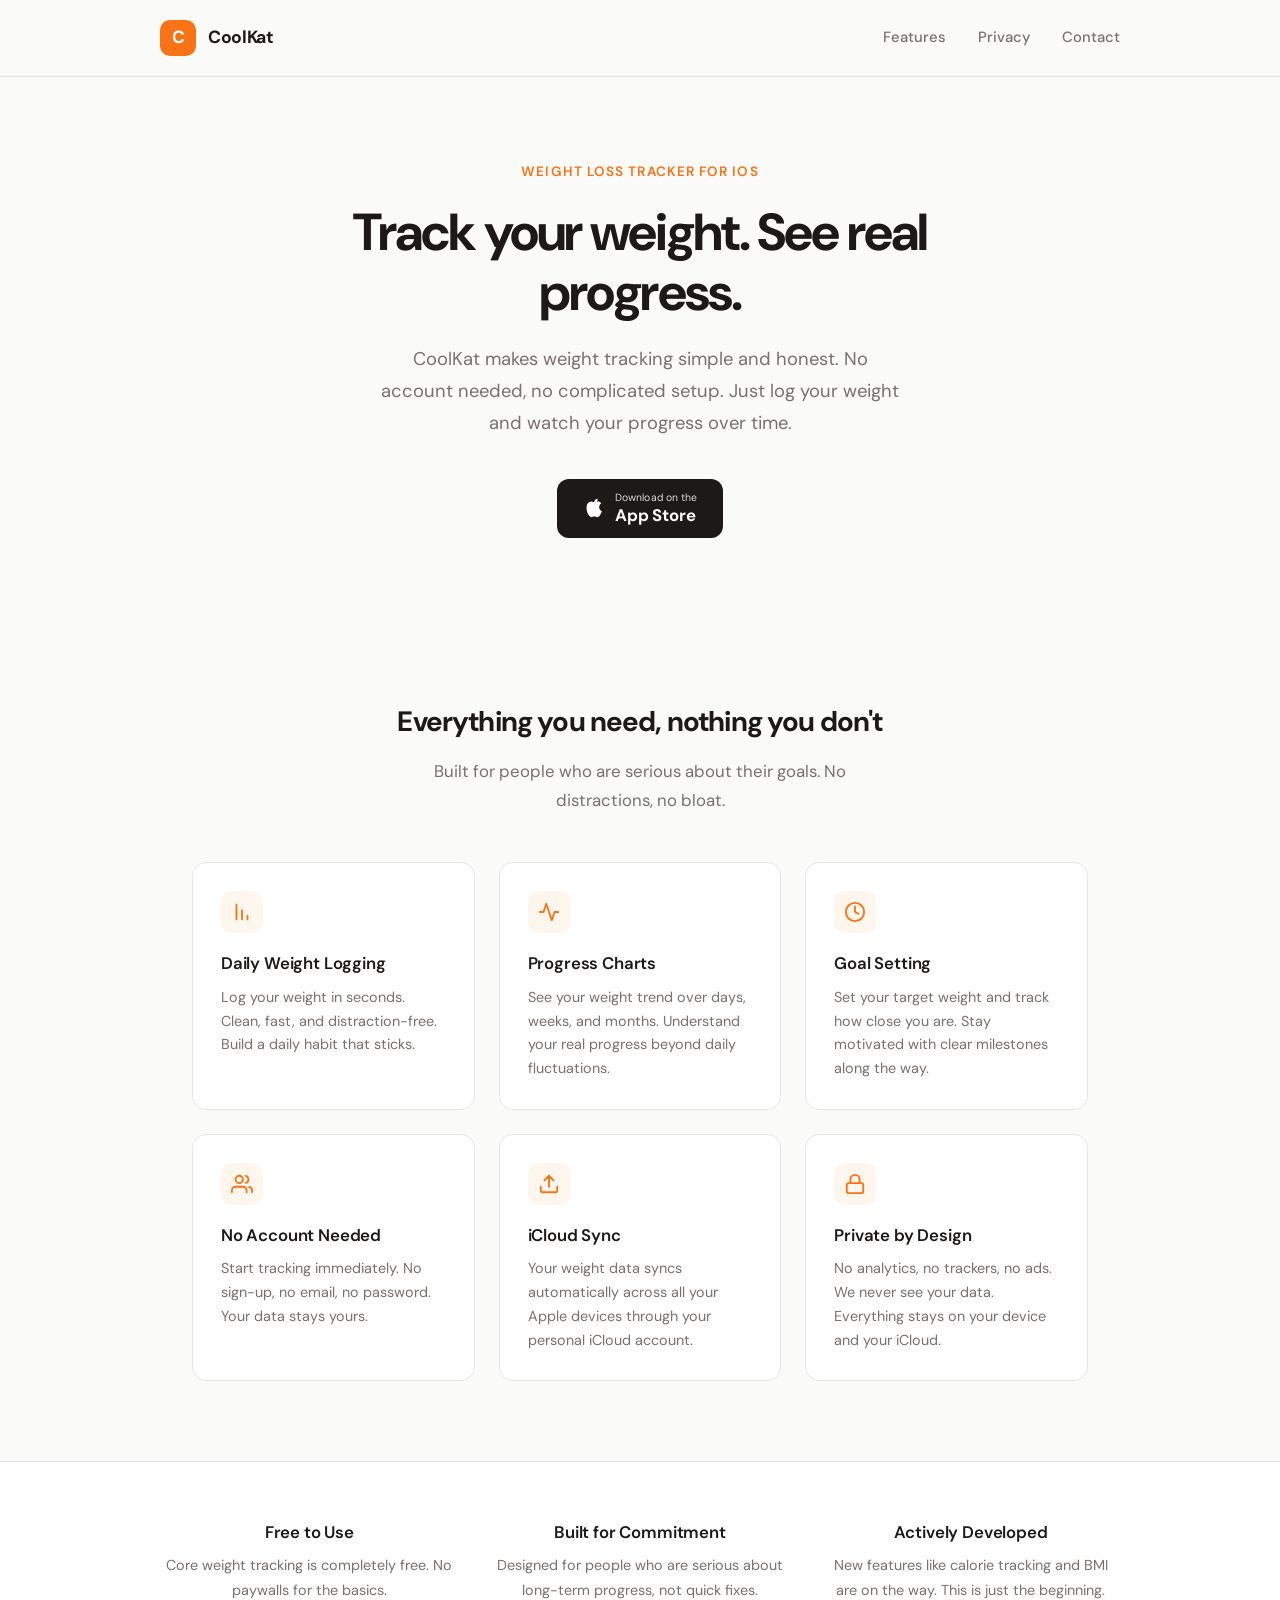
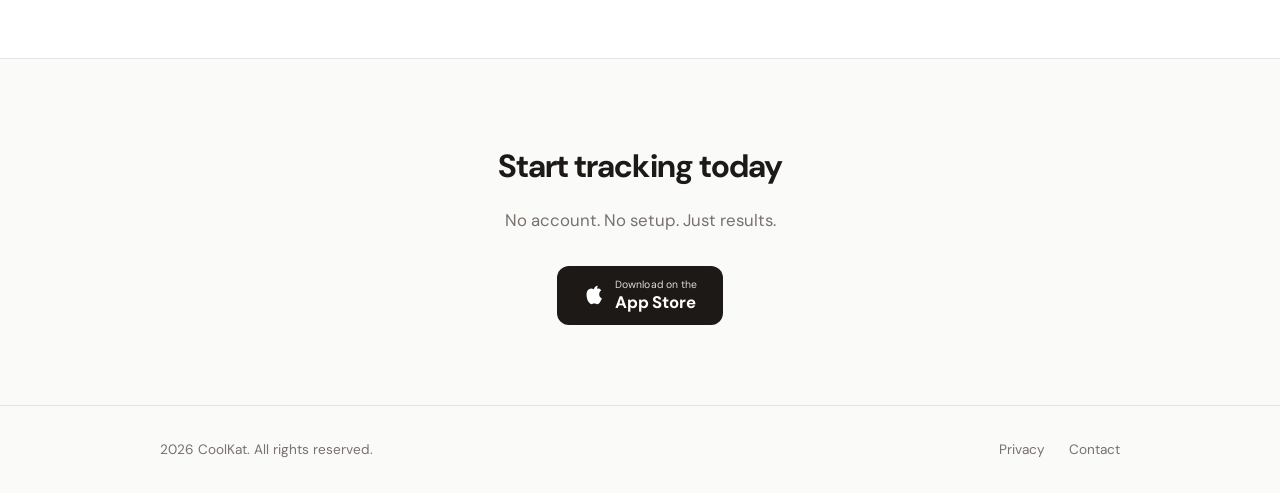
==== index.html @ ca25bec7 "Initial commit" ====
<!DOCTYPE html>
<html lang="en">
<head>
    <meta charset="UTF-8">
    <meta name="viewport" content="width=device-width, initial-scale=1.0">
    <title>CoolKat - Weight Loss Tracker</title>
    <meta name="description" content="CoolKat helps you slim down, stay fit and healthy. Track your weight daily, see your progress, and reach your goals. No login required.">
    <link href="https://fonts.googleapis.com/css2?family=DM+Sans:wght@400;500;600;700&display=swap" rel="stylesheet">
    <link rel="stylesheet" href="style.css">
    <style>
        /* ---- Hero ---- */
        .hero {
            max-width: 960px;
            margin: 0 auto;
            padding: 10rem 2rem 6rem;
            text-align: center;
        }

        .hero-tagline {
            font-size: 0.85rem;
            font-weight: 600;
            text-transform: uppercase;
            letter-spacing: 0.08em;
            color: var(--accent);
            margin-bottom: 1.25rem;
        }

        .hero h1 {
            font-size: 3.25rem;
            font-weight: 700;
            letter-spacing: -0.035em;
            line-height: 1.15;
            margin-bottom: 1.25rem;
            max-width: 640px;
            margin-left: auto;
            margin-right: auto;
        }

        .hero p {
            font-size: 1.15rem;
            color: var(--muted);
            max-width: 520px;
            margin: 0 auto 2.5rem;
            line-height: 1.75;
        }

        /* ---- Features ---- */
        .features {
            max-width: 960px;
            margin: 0 auto;
            padding: 4rem 2rem 5rem;
        }

        .features-header {
            text-align: center;
            margin-bottom: 3rem;
        }

        .features-header h2 {
            font-size: 1.75rem;
            font-weight: 700;
            letter-spacing: -0.03em;
            margin-bottom: 0.75rem;
        }

        .features-header p {
            color: var(--muted);
            font-size: 1.05rem;
            max-width: 480px;
            margin: 0 auto;
        }

        .features-grid {
            display: grid;
            grid-template-columns: repeat(3, 1fr);
            gap: 1.5rem;
        }

        .feature-card {
            background: var(--card-bg);
            border: 1px solid var(--border);
            border-radius: 14px;
            padding: 1.75rem;
            transition: border-color 0.2s;
        }

        .feature-card:hover {
            border-color: var(--accent);
        }

        .feature-icon {
            width: 42px;
            height: 42px;
            background: #FFF7ED;
            border-radius: 10px;
            display: flex;
            align-items: center;
            justify-content: center;
            margin-bottom: 1rem;
        }

        .feature-icon svg {
            width: 22px;
            height: 22px;
            stroke: var(--accent);
            fill: none;
            stroke-width: 2;
            stroke-linecap: round;
            stroke-linejoin: round;
        }

        .feature-card h3 {
            font-size: 1.05rem;
            font-weight: 600;
            letter-spacing: -0.01em;
            margin-bottom: 0.5rem;
        }

        .feature-card p {
            color: var(--muted);
            font-size: 0.9rem;
            line-height: 1.65;
        }

        /* ---- Values ---- */
        .values {
            background: var(--card-bg);
            border-top: 1px solid var(--border);
            border-bottom: 1px solid var(--border);
            padding: 3.5rem 2rem;
        }

        .values-inner {
            max-width: 960px;
            margin: 0 auto;
            display: grid;
            grid-template-columns: repeat(3, 1fr);
            gap: 2rem;
            text-align: center;
        }

        .value-item h3 {
            font-size: 1.05rem;
            font-weight: 600;
            margin-bottom: 0.4rem;
            letter-spacing: -0.01em;
        }

        .value-item p {
            color: var(--muted);
            font-size: 0.9rem;
        }

        /* ---- CTA ---- */
        .cta {
            max-width: 960px;
            margin: 0 auto;
            padding: 5rem 2rem;
            text-align: center;
        }

        .cta h2 {
            font-size: 2rem;
            font-weight: 700;
            letter-spacing: -0.03em;
            margin-bottom: 0.75rem;
        }

        .cta p {
            color: var(--muted);
            font-size: 1.05rem;
            margin-bottom: 2rem;
        }

        /* ---- Responsive ---- */
        @media (max-width: 768px) {
            .hero { padding: 8rem 1.25rem 4rem; }
            .hero h1 { font-size: 2.25rem; }
            .hero p { font-size: 1.05rem; }
            .features { padding: 3rem 1.25rem 4rem; }
            .features-grid { grid-template-columns: 1fr; gap: 1rem; }
            .values { padding: 2.5rem 1.25rem; }
            .values-inner { grid-template-columns: 1fr; gap: 1.5rem; }
            .cta { padding: 3.5rem 1.25rem; }
            .cta h2 { font-size: 1.5rem; }
        }
    </style>
</head>
<body>

    <div class="header">
        <div class="header-inner">
            <a href="index.html" class="logo">
                <div class="logo-icon">C</div>
                <div class="logo-text">CoolKat</div>
            </a>
            <div class="header-links">
                <a href="#features">Features</a>
                <a href="privacy.html">Privacy</a>
                <a href="contact.html">Contact</a>
            </div>
        </div>
    </div>

    <section class="hero">
        <div class="hero-tagline">Weight Loss Tracker for iOS</div>
        <h1>Track your weight. See real progress.</h1>
        <p>CoolKat makes weight tracking simple and honest. No account needed, no complicated setup. Just log your weight and watch your progress over time.</p>
        <a href="https://apps.apple.com/app/coolkat" class="app-store-btn" aria-label="Download on the App Store">
            <svg viewBox="0 0 24 24" xmlns="http://www.w3.org/2000/svg"><path d="M18.71 19.5C17.88 20.74 17 21.95 15.66 21.97C14.32 21.99 13.89 21.18 12.37 21.18C10.84 21.18 10.37 21.95 9.1 21.99C7.79 22.03 6.8 20.68 5.96 19.47C4.25 16.56 2.93 11.3 4.7 7.72C5.57 5.94 7.36 4.86 9.28 4.84C10.56 4.82 11.78 5.72 12.57 5.72C13.36 5.72 14.85 4.62 16.4 4.8C17.05 4.83 18.89 5.08 20.04 6.82C19.94 6.88 17.62 8.23 17.65 11.06C17.68 14.42 20.54 15.51 20.58 15.52C20.55 15.61 20.12 17.16 19.03 18.75L18.71 19.5ZM13 3.5C13.73 2.67 14.94 2.04 15.94 2C16.07 3.17 15.6 4.35 14.9 5.19C14.21 6.04 13.07 6.7 11.95 6.61C11.8 5.46 12.36 4.26 13 3.5Z"/></svg>
            <div class="btn-text-group">
                <span class="btn-label">Download on the</span>
                <span class="btn-store">App Store</span>
            </div>
        </a>
    </section>

    <section class="features" id="features">
        <div class="features-header">
            <h2>Everything you need, nothing you don't</h2>
            <p>Built for people who are serious about their goals. No distractions, no bloat.</p>
        </div>
        <div class="features-grid">
            <div class="feature-card">
                <div class="feature-icon">
                    <svg viewBox="0 0 24 24"><path d="M12 20V10M6 20V4M18 20V16"/></svg>
                </div>
                <h3>Daily Weight Logging</h3>
                <p>Log your weight in seconds. Clean, fast, and distraction-free. Build a daily habit that sticks.</p>
            </div>
            <div class="feature-card">
                <div class="feature-icon">
                    <svg viewBox="0 0 24 24"><polyline points="22 12 18 12 15 21 9 3 6 12 2 12"/></svg>
                </div>
                <h3>Progress Charts</h3>
                <p>See your weight trend over days, weeks, and months. Understand your real progress beyond daily fluctuations.</p>
            </div>
            <div class="feature-card">
                <div class="feature-icon">
                    <svg viewBox="0 0 24 24"><circle cx="12" cy="12" r="10"/><polyline points="12 6 12 12 16 14"/></svg>
                </div>
                <h3>Goal Setting</h3>
                <p>Set your target weight and track how close you are. Stay motivated with clear milestones along the way.</p>
            </div>
            <div class="feature-card">
                <div class="feature-icon">
                    <svg viewBox="0 0 24 24"><path d="M17 21v-2a4 4 0 00-4-4H5a4 4 0 00-4 4v2"/><circle cx="9" cy="7" r="4"/><path d="M23 21v-2a4 4 0 00-3-3.87M16 3.13a4 4 0 010 7.75"/></svg>
                </div>
                <h3>No Account Needed</h3>
                <p>Start tracking immediately. No sign-up, no email, no password. Your data stays yours.</p>
            </div>
            <div class="feature-card">
                <div class="feature-icon">
                    <svg viewBox="0 0 24 24"><path d="M21 15v4a2 2 0 01-2 2H5a2 2 0 01-2-2v-4M17 8l-5-5-5 5M12 3v12"/></svg>
                </div>
                <h3>iCloud Sync</h3>
                <p>Your weight data syncs automatically across all your Apple devices through your personal iCloud account.</p>
            </div>
            <div class="feature-card">
                <div class="feature-icon">
                    <svg viewBox="0 0 24 24"><rect x="3" y="11" width="18" height="11" rx="2" ry="2"/><path d="M7 11V7a5 5 0 0110 0v4"/></svg>
                </div>
                <h3>Private by Design</h3>
                <p>No analytics, no trackers, no ads. We never see your data. Everything stays on your device and your iCloud.</p>
            </div>
        </div>
    </section>

    <section class="values">
        <div class="values-inner">
            <div class="value-item">
                <h3>Free to Use</h3>
                <p>Core weight tracking is completely free. No paywalls for the basics.</p>
            </div>
            <div class="value-item">
                <h3>Built for Commitment</h3>
                <p>Designed for people who are serious about long-term progress, not quick fixes.</p>
            </div>
            <div class="value-item">
                <h3>Actively Developed</h3>
                <p>New features like calorie tracking and BMI are on the way. This is just the beginning.</p>
            </div>
        </div>
    </section>

    <section class="cta">
        <h2>Start tracking today</h2>
        <p>No account. No setup. Just results.</p>
        <a href="https://apps.apple.com/app/coolkat" class="app-store-btn" aria-label="Download on the App Store">
            <svg viewBox="0 0 24 24" xmlns="http://www.w3.org/2000/svg"><path d="M18.71 19.5C17.88 20.74 17 21.95 15.66 21.97C14.32 21.99 13.89 21.18 12.37 21.18C10.84 21.18 10.37 21.95 9.1 21.99C7.79 22.03 6.8 20.68 5.96 19.47C4.25 16.56 2.93 11.3 4.7 7.72C5.57 5.94 7.36 4.86 9.28 4.84C10.56 4.82 11.78 5.72 12.57 5.72C13.36 5.72 14.85 4.62 16.4 4.8C17.05 4.83 18.89 5.08 20.04 6.82C19.94 6.88 17.62 8.23 17.65 11.06C17.68 14.42 20.54 15.51 20.58 15.52C20.55 15.61 20.12 17.16 19.03 18.75L18.71 19.5ZM13 3.5C13.73 2.67 14.94 2.04 15.94 2C16.07 3.17 15.6 4.35 14.9 5.19C14.21 6.04 13.07 6.7 11.95 6.61C11.8 5.46 12.36 4.26 13 3.5Z"/></svg>
            <div class="btn-text-group">
                <span class="btn-label">Download on the</span>
                <span class="btn-store">App Store</span>
            </div>
        </a>
    </section>

    <footer class="footer">
        <div class="footer-inner">
            <div class="footer-left">2026 CoolKat. All rights reserved.</div>
            <div class="footer-links">
                <a href="privacy.html">Privacy</a>
                <a href="contact.html">Contact</a>
            </div>
        </div>
    </footer>

</body>
</html>
---- style.css ----
:root {
    --bg: #FAFAF9;
    --text: #1C1917;
    --muted: #78716C;
    --accent: #F97316;
    --accent-hover: #EA580C;
    --card-bg: #FFFFFF;
    --border: #E7E5E4;
    --section-bg: #F5F5F4;
}

* {
    margin: 0;
    padding: 0;
    box-sizing: border-box;
}

body {
    font-family: 'DM Sans', -apple-system, BlinkMacSystemFont, sans-serif;
    background: var(--bg);
    color: var(--text);
    line-height: 1.7;
    -webkit-font-smoothing: antialiased;
}

/* ---- Header ---- */
.header {
    padding: 1.25rem 2rem;
    position: fixed;
    top: 0;
    left: 0;
    right: 0;
    z-index: 10;
    backdrop-filter: blur(12px);
    background: rgba(250,250,249,0.92);
    border-bottom: 1px solid var(--border);
}

.header-inner {
    max-width: 960px;
    margin: 0 auto;
    display: flex;
    align-items: center;
    justify-content: space-between;
}

.logo {
    display: flex;
    align-items: center;
    gap: 0.75rem;
    text-decoration: none;
    color: var(--text);
}

.logo-icon {
    width: 36px;
    height: 36px;
    background: var(--accent);
    border-radius: 10px;
    display: flex;
    align-items: center;
    justify-content: center;
    font-size: 1.1rem;
    color: white;
    font-weight: 700;
}

.logo-text {
    font-weight: 700;
    font-size: 1.1rem;
    letter-spacing: -0.02em;
}

.header-links {
    display: flex;
    gap: 2rem;
    align-items: center;
}

.header-links a {
    color: var(--muted);
    text-decoration: none;
    font-size: 0.925rem;
    font-weight: 500;
    transition: color 0.2s;
}

.header-links a:hover {
    color: var(--text);
}

.header-links a.active {
    color: var(--text);
}

/* ---- App Store Button ---- */
.app-store-btn {
    display: inline-flex;
    align-items: center;
    gap: 0.65rem;
    background: var(--text);
    color: #fff;
    text-decoration: none;
    padding: 0.8rem 1.6rem;
    border-radius: 12px;
    font-size: 0.95rem;
    font-weight: 600;
    letter-spacing: -0.01em;
    transition: transform 0.2s, background 0.2s;
}

.app-store-btn:hover {
    transform: scale(1.03);
    background: #292524;
}

.app-store-btn svg {
    width: 22px;
    height: 22px;
    fill: #fff;
}

.app-store-btn .btn-text-group {
    display: flex;
    flex-direction: column;
    align-items: flex-start;
    line-height: 1.2;
}

.app-store-btn .btn-label {
    font-size: 0.65rem;
    font-weight: 400;
    letter-spacing: 0.01em;
    opacity: 0.85;
}

.app-store-btn .btn-store {
    font-size: 1.05rem;
    font-weight: 700;
    letter-spacing: -0.01em;
}

/* ---- Page Container (for inner pages) ---- */
.page-container {
    max-width: 720px;
    margin: 0 auto;
    padding: 8rem 2rem 5rem;
}

.page-container h1 {
    font-size: 2.25rem;
    font-weight: 700;
    letter-spacing: -0.03em;
    margin-bottom: 0.5rem;
    line-height: 1.2;
}

.page-date {
    color: var(--muted);
    font-size: 0.95rem;
    margin-bottom: 2.5rem;
    padding-bottom: 2rem;
    border-top: none;
    border-bottom: 1px solid var(--border);
}

.page-intro {
    font-size: 1.1rem;
    color: var(--muted);
    margin-bottom: 2.5rem;
    line-height: 1.8;
}

.section {
    margin-bottom: 2.25rem;
}

.section h2 {
    font-size: 1.25rem;
    font-weight: 600;
    letter-spacing: -0.02em;
    margin-bottom: 0.75rem;
    color: var(--text);
}

.section p {
    color: #44403C;
    margin-bottom: 1rem;
    font-size: 0.975rem;
}

.section ul {
    padding-left: 1.25rem;
    margin: 0.75rem 0 1rem;
}

.section li {
    color: #44403C;
    font-size: 0.975rem;
    margin-bottom: 0.4rem;
}

.highlight-box {
    background: var(--section-bg);
    border-radius: 12px;
    padding: 1.25rem 1.5rem;
    margin: 1rem 0 1.5rem;
    border-left: 3px solid var(--accent);
}

.highlight-box p {
    margin-bottom: 0.5rem;
    font-size: 0.95rem;
}

.highlight-box p:last-child {
    margin-bottom: 0;
}

.data-grid {
    display: grid;
    grid-template-columns: 1fr 1fr;
    gap: 1rem;
    margin: 1rem 0 1.5rem;
}

.data-card {
    background: var(--card-bg);
    border: 1px solid var(--border);
    border-radius: 12px;
    padding: 1.25rem;
}

.data-card .label {
    font-size: 0.8rem;
    text-transform: uppercase;
    letter-spacing: 0.06em;
    color: var(--muted);
    margin-bottom: 0.35rem;
    font-weight: 600;
}

.data-card .value {
    font-size: 0.95rem;
    font-weight: 500;
    color: var(--text);
}

.badge {
    display: inline-block;
    background: #FFF7ED;
    color: #EA580C;
    font-size: 0.8rem;
    font-weight: 600;
    padding: 0.2rem 0.6rem;
    border-radius: 6px;
    margin-top: 0.35rem;
}

/* ---- Contact Card ---- */
.contact-card {
    background: var(--card-bg);
    border: 1px solid var(--border);
    border-radius: 14px;
    padding: 2rem;
    margin-top: 1.5rem;
}

.contact-card a {
    color: var(--accent);
    text-decoration: none;
    font-weight: 600;
}

.contact-card a:hover {
    text-decoration: underline;
}

/* ---- Footer ---- */
.footer {
    border-top: 1px solid var(--border);
    padding: 2rem;
}

.footer-inner {
    max-width: 960px;
    margin: 0 auto;
    display: flex;
    justify-content: space-between;
    align-items: center;
}

.footer-left {
    color: var(--muted);
    font-size: 0.85rem;
}

.footer-links {
    display: flex;
    gap: 1.5rem;
}

.footer-links a {
    color: var(--muted);
    text-decoration: none;
    font-size: 0.85rem;
    transition: color 0.2s;
}

.footer-links a:hover {
    color: var(--text);
}

/* ---- Responsive ---- */
@media (max-width: 768px) {
    .page-container { padding: 7rem 1.25rem 3rem; }
    .page-container h1 { font-size: 1.75rem; }
    .data-grid { grid-template-columns: 1fr; }
    .footer-inner { flex-direction: column; gap: 1rem; text-align: center; }
    .header-links { gap: 1.25rem; }
}
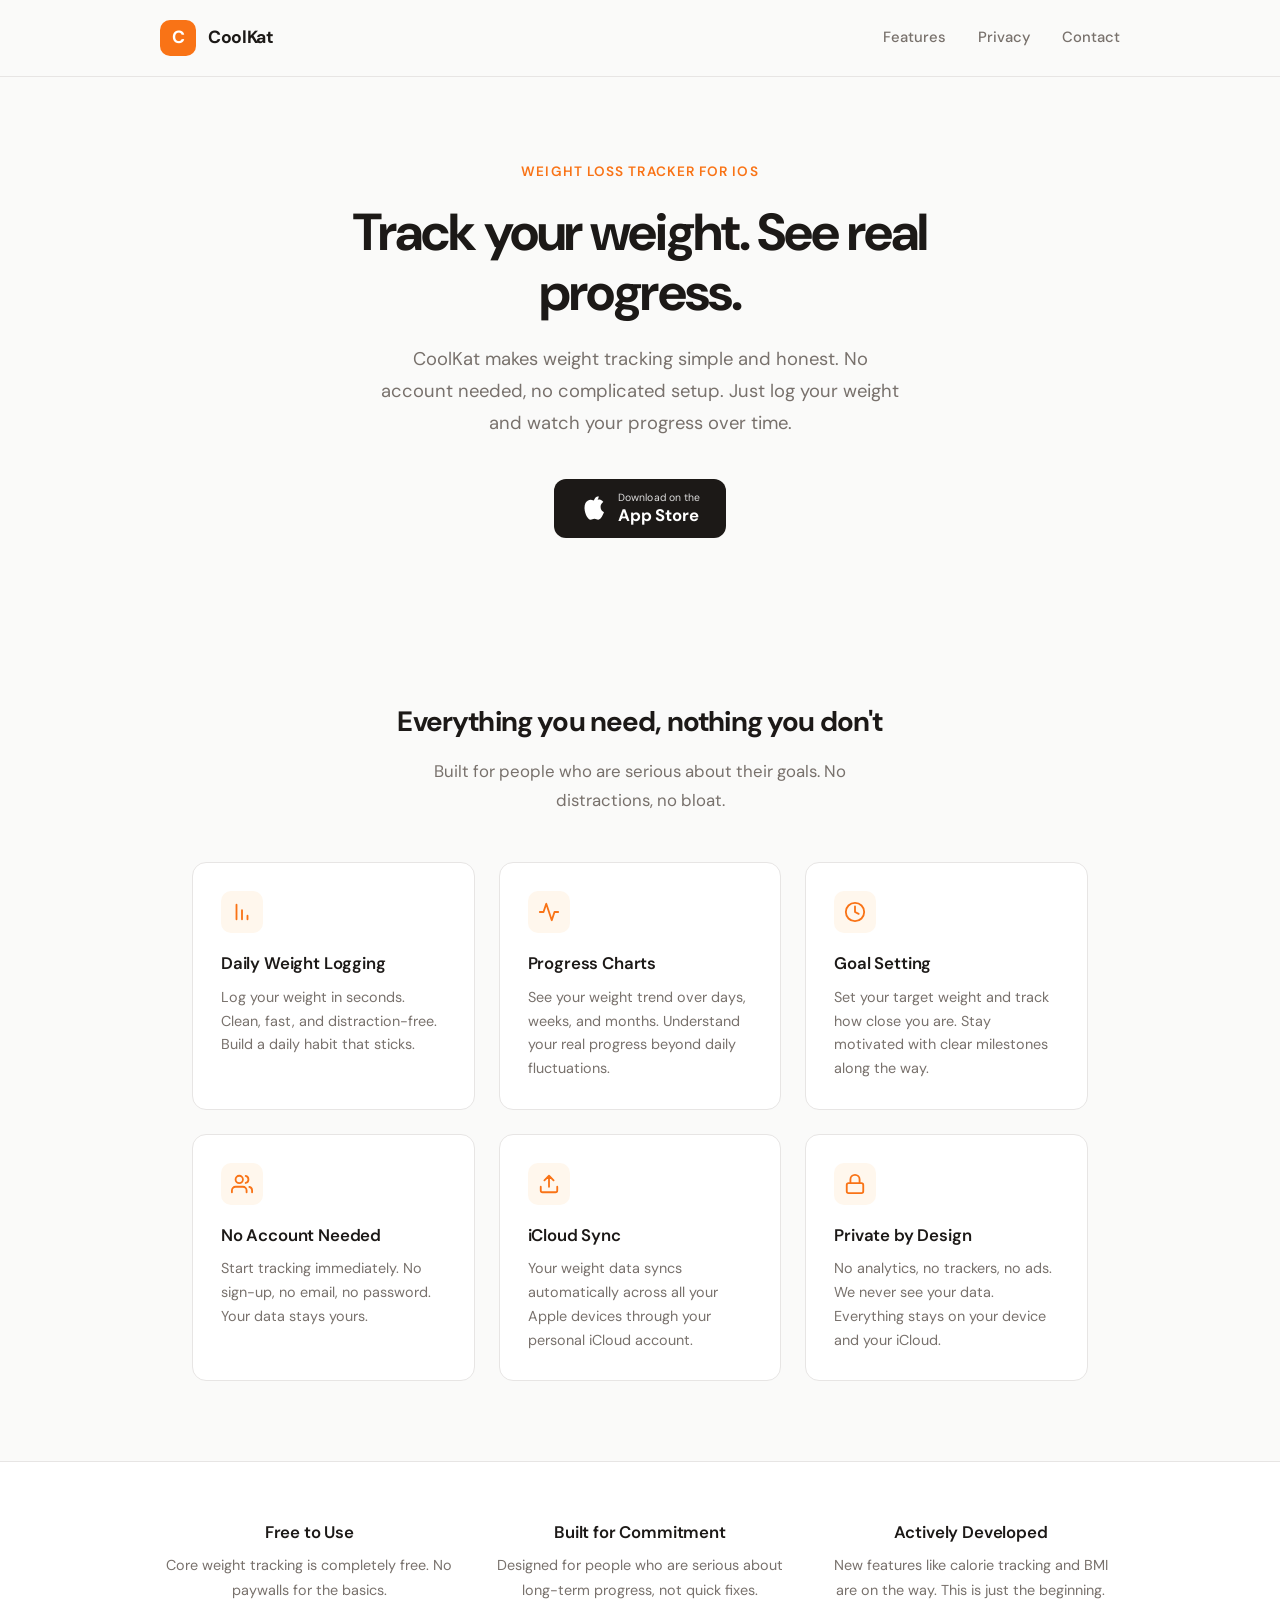
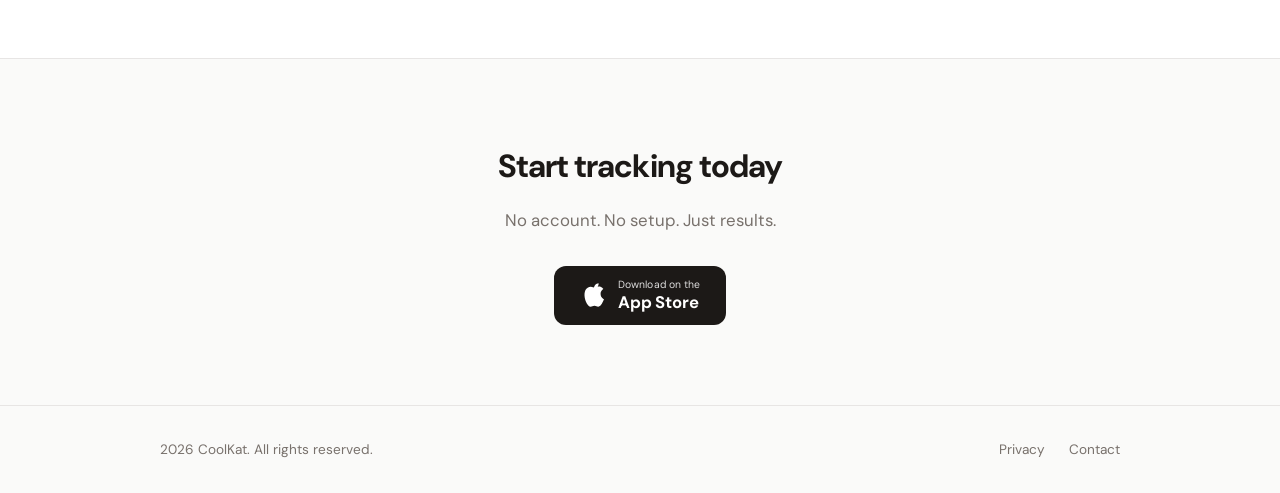
==== commit 38978199: "fix home urls" ====
--- a/index.html
+++ b/index.html
@@ -190,7 +190,7 @@
 
     <div class="header">
         <div class="header-inner">
-            <a href="index.html" class="logo">
+            <a href="/" class="logo">
                 <div class="logo-icon">C</div>
                 <div class="logo-text">CoolKat</div>
             </a>
@@ -206,7 +206,7 @@
         <div class="hero-tagline">Weight Loss Tracker for iOS</div>
         <h1>Track your weight. See real progress.</h1>
         <p>CoolKat makes weight tracking simple and honest. No account needed, no complicated setup. Just log your weight and watch your progress over time.</p>
-        <a href="https://apps.apple.com/app/coolkat" class="app-store-btn" aria-label="Download on the App Store">
+        <a href="https://apps.apple.com/app/6756367775" class="app-store-btn" aria-label="Download on the App Store">
             <svg viewBox="0 0 24 24" xmlns="http://www.w3.org/2000/svg"><path d="M18.71 19.5C17.88 20.74 17 21.95 15.66 21.97C14.32 21.99 13.89 21.18 12.37 21.18C10.84 21.18 10.37 21.95 9.1 21.99C7.79 22.03 6.8 20.68 5.96 19.47C4.25 16.56 2.93 11.3 4.7 7.72C5.57 5.94 7.36 4.86 9.28 4.84C10.56 4.82 11.78 5.72 12.57 5.72C13.36 5.72 14.85 4.62 16.4 4.8C17.05 4.83 18.89 5.08 20.04 6.82C19.94 6.88 17.62 8.23 17.65 11.06C17.68 14.42 20.54 15.51 20.58 15.52C20.55 15.61 20.12 17.16 19.03 18.75L18.71 19.5ZM13 3.5C13.73 2.67 14.94 2.04 15.94 2C16.07 3.17 15.6 4.35 14.9 5.19C14.21 6.04 13.07 6.7 11.95 6.61C11.8 5.46 12.36 4.26 13 3.5Z"/></svg>
             <div class="btn-text-group">
                 <span class="btn-label">Download on the</span>
@@ -286,7 +286,7 @@
     <section class="cta">
         <h2>Start tracking today</h2>
         <p>No account. No setup. Just results.</p>
-        <a href="https://apps.apple.com/app/coolkat" class="app-store-btn" aria-label="Download on the App Store">
+        <a href="https://apps.apple.com/app/6756367775" class="app-store-btn" aria-label="Download on the App Store">
             <svg viewBox="0 0 24 24" xmlns="http://www.w3.org/2000/svg"><path d="M18.71 19.5C17.88 20.74 17 21.95 15.66 21.97C14.32 21.99 13.89 21.18 12.37 21.18C10.84 21.18 10.37 21.95 9.1 21.99C7.79 22.03 6.8 20.68 5.96 19.47C4.25 16.56 2.93 11.3 4.7 7.72C5.57 5.94 7.36 4.86 9.28 4.84C10.56 4.82 11.78 5.72 12.57 5.72C13.36 5.72 14.85 4.62 16.4 4.8C17.05 4.83 18.89 5.08 20.04 6.82C19.94 6.88 17.62 8.23 17.65 11.06C17.68 14.42 20.54 15.51 20.58 15.52C20.55 15.61 20.12 17.16 19.03 18.75L18.71 19.5ZM13 3.5C13.73 2.67 14.94 2.04 15.94 2C16.07 3.17 15.6 4.35 14.9 5.19C14.21 6.04 13.07 6.7 11.95 6.61C11.8 5.46 12.36 4.26 13 3.5Z"/></svg>
             <div class="btn-text-group">
                 <span class="btn-label">Download on the</span>
--- a/style.css
+++ b/style.css
@@ -115,8 +115,8 @@
 }
 
 .app-store-btn svg {
-    width: 22px;
-    height: 22px;
+    width: 28px;
+    height: 28px;
     fill: #fff;
 }
 
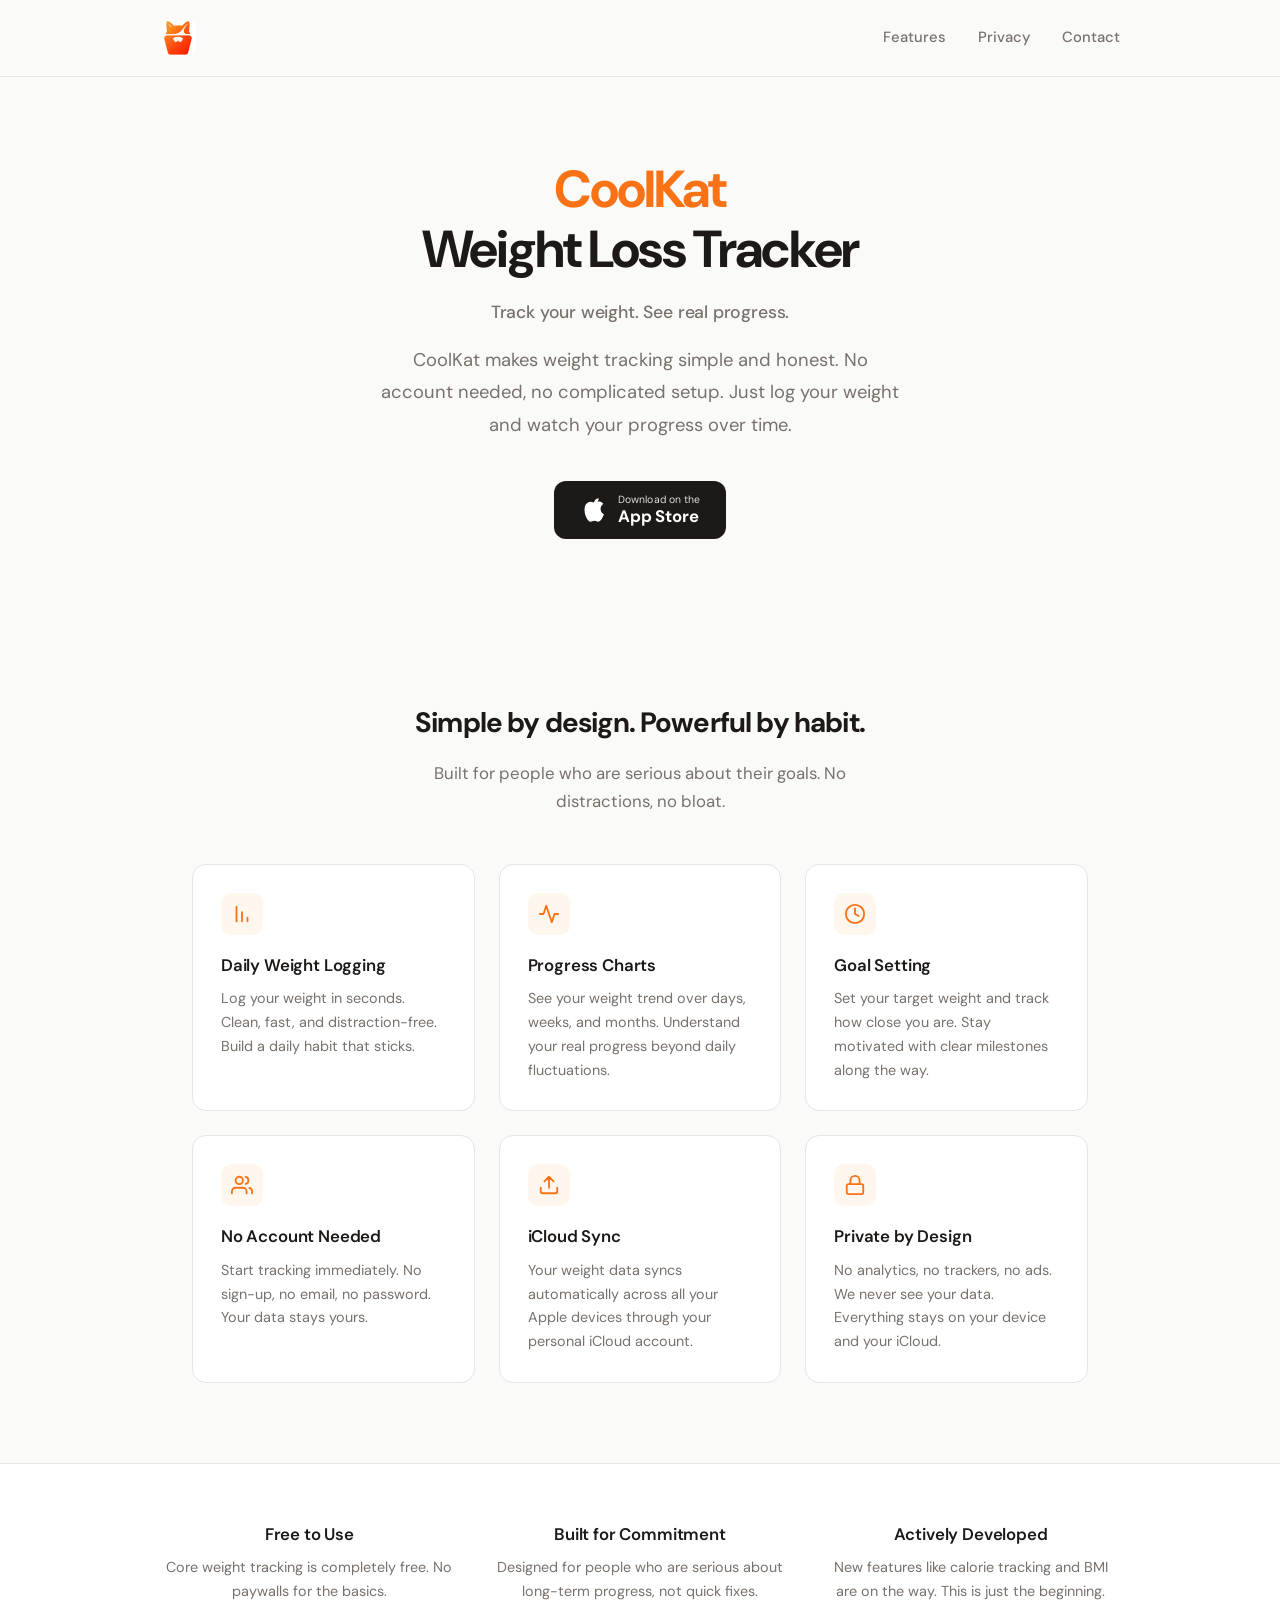
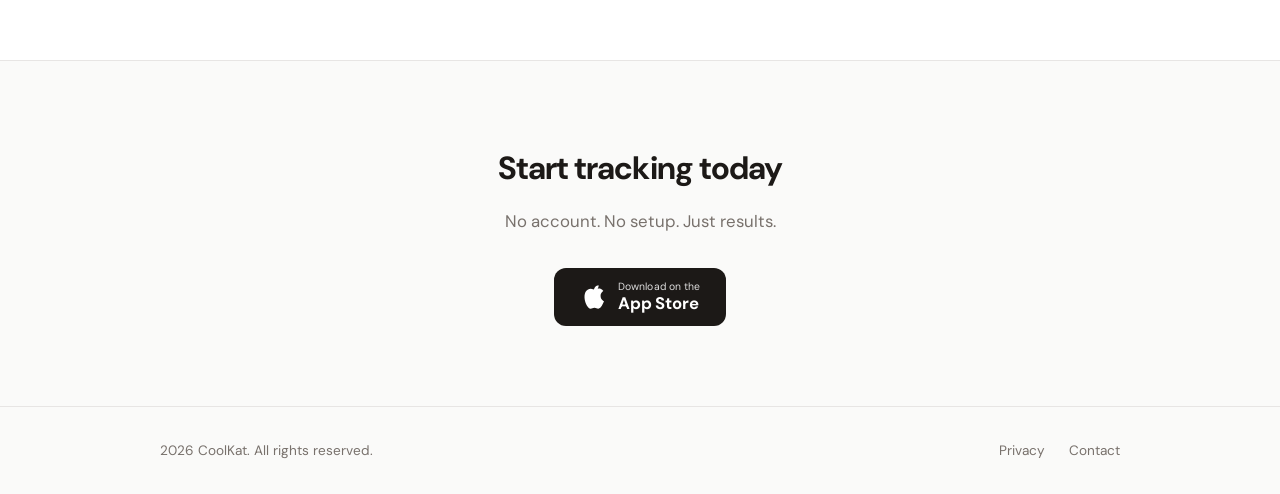
==== commit 61eda5dc: "minor changes" ====
--- a/index.html
+++ b/index.html
@@ -6,6 +6,7 @@
     <title>CoolKat - Weight Loss Tracker</title>
     <meta name="description" content="CoolKat helps you slim down, stay fit and healthy. Track your weight daily, see your progress, and reach your goals. No login required.">
     <link href="https://fonts.googleapis.com/css2?family=DM+Sans:wght@400;500;600;700&display=swap" rel="stylesheet">
+    <link rel="icon" type="image/png" href="images/coolkat_logo.png">
     <link rel="stylesheet" href="style.css">
     <style>
         /* ---- Hero ---- */
@@ -17,20 +18,27 @@
         }
 
         .hero-tagline {
-            font-size: 0.85rem;
-            font-weight: 600;
-            text-transform: uppercase;
-            letter-spacing: 0.08em;
-            color: var(--accent);
-            margin-bottom: 1.25rem;
-        }
-
-        .hero h1 {
             font-size: 3.25rem;
             font-weight: 700;
             letter-spacing: -0.035em;
             line-height: 1.15;
             margin-bottom: 1.25rem;
+            max-width: 640px;
+            margin-left: auto;
+            margin-right: auto;
+        }
+
+        .hero-tagline .brand-name {
+            color: var(--accent);
+        }
+
+        .hero h1 {
+            font-size: 1.1rem;
+            font-weight: 500;
+            letter-spacing: -0.01em;
+            line-height: 1.4;
+            margin-bottom: 1.25rem;
+            color: var(--muted);
             max-width: 640px;
             margin-left: auto;
             margin-right: auto;
@@ -175,7 +183,8 @@
         /* ---- Responsive ---- */
         @media (max-width: 768px) {
             .hero { padding: 8rem 1.25rem 4rem; }
-            .hero h1 { font-size: 2.25rem; }
+            .hero-tagline { font-size: 2.5rem; }
+            .hero h1 { font-size: 1rem; }
             .hero p { font-size: 1.05rem; }
             .features { padding: 3rem 1.25rem 4rem; }
             .features-grid { grid-template-columns: 1fr; gap: 1rem; }
@@ -191,19 +200,18 @@
     <div class="header">
         <div class="header-inner">
             <a href="/" class="logo">
-                <div class="logo-icon">C</div>
-                <div class="logo-text">CoolKat</div>
+                <img src="images/coolkat_logo.png" alt="CoolKat" class="logo-icon">
             </a>
             <div class="header-links">
                 <a href="#features">Features</a>
-                <a href="privacy.html">Privacy</a>
-                <a href="contact.html">Contact</a>
+                <a href="/privacy/">Privacy</a>
+                <a href="/contact/">Contact</a>
             </div>
         </div>
     </div>
 
     <section class="hero">
-        <div class="hero-tagline">Weight Loss Tracker for iOS</div>
+        <div class="hero-tagline"><span class="brand-name">CoolKat</span><br>Weight Loss Tracker</div>
         <h1>Track your weight. See real progress.</h1>
         <p>CoolKat makes weight tracking simple and honest. No account needed, no complicated setup. Just log your weight and watch your progress over time.</p>
         <a href="https://apps.apple.com/app/6756367775" class="app-store-btn" aria-label="Download on the App Store">
@@ -217,7 +225,7 @@
 
     <section class="features" id="features">
         <div class="features-header">
-            <h2>Everything you need, nothing you don't</h2>
+            <h2>Simple by design. Powerful by habit.</h2>
             <p>Built for people who are serious about their goals. No distractions, no bloat.</p>
         </div>
         <div class="features-grid">
@@ -299,8 +307,8 @@
         <div class="footer-inner">
             <div class="footer-left">2026 CoolKat. All rights reserved.</div>
             <div class="footer-links">
-                <a href="privacy.html">Privacy</a>
-                <a href="contact.html">Contact</a>
+                <a href="/privacy/">Privacy</a>
+                <a href="/contact/">Contact</a>
             </div>
         </div>
     </footer>
--- a/style.css
+++ b/style.css
@@ -55,14 +55,9 @@
 .logo-icon {
     width: 36px;
     height: 36px;
-    background: var(--accent);
-    border-radius: 10px;
-    display: flex;
-    align-items: center;
-    justify-content: center;
-    font-size: 1.1rem;
-    color: white;
-    font-weight: 700;
+    border-radius: 8px;
+    display: block;
+    object-fit: contain;
 }
 
 .logo-text {
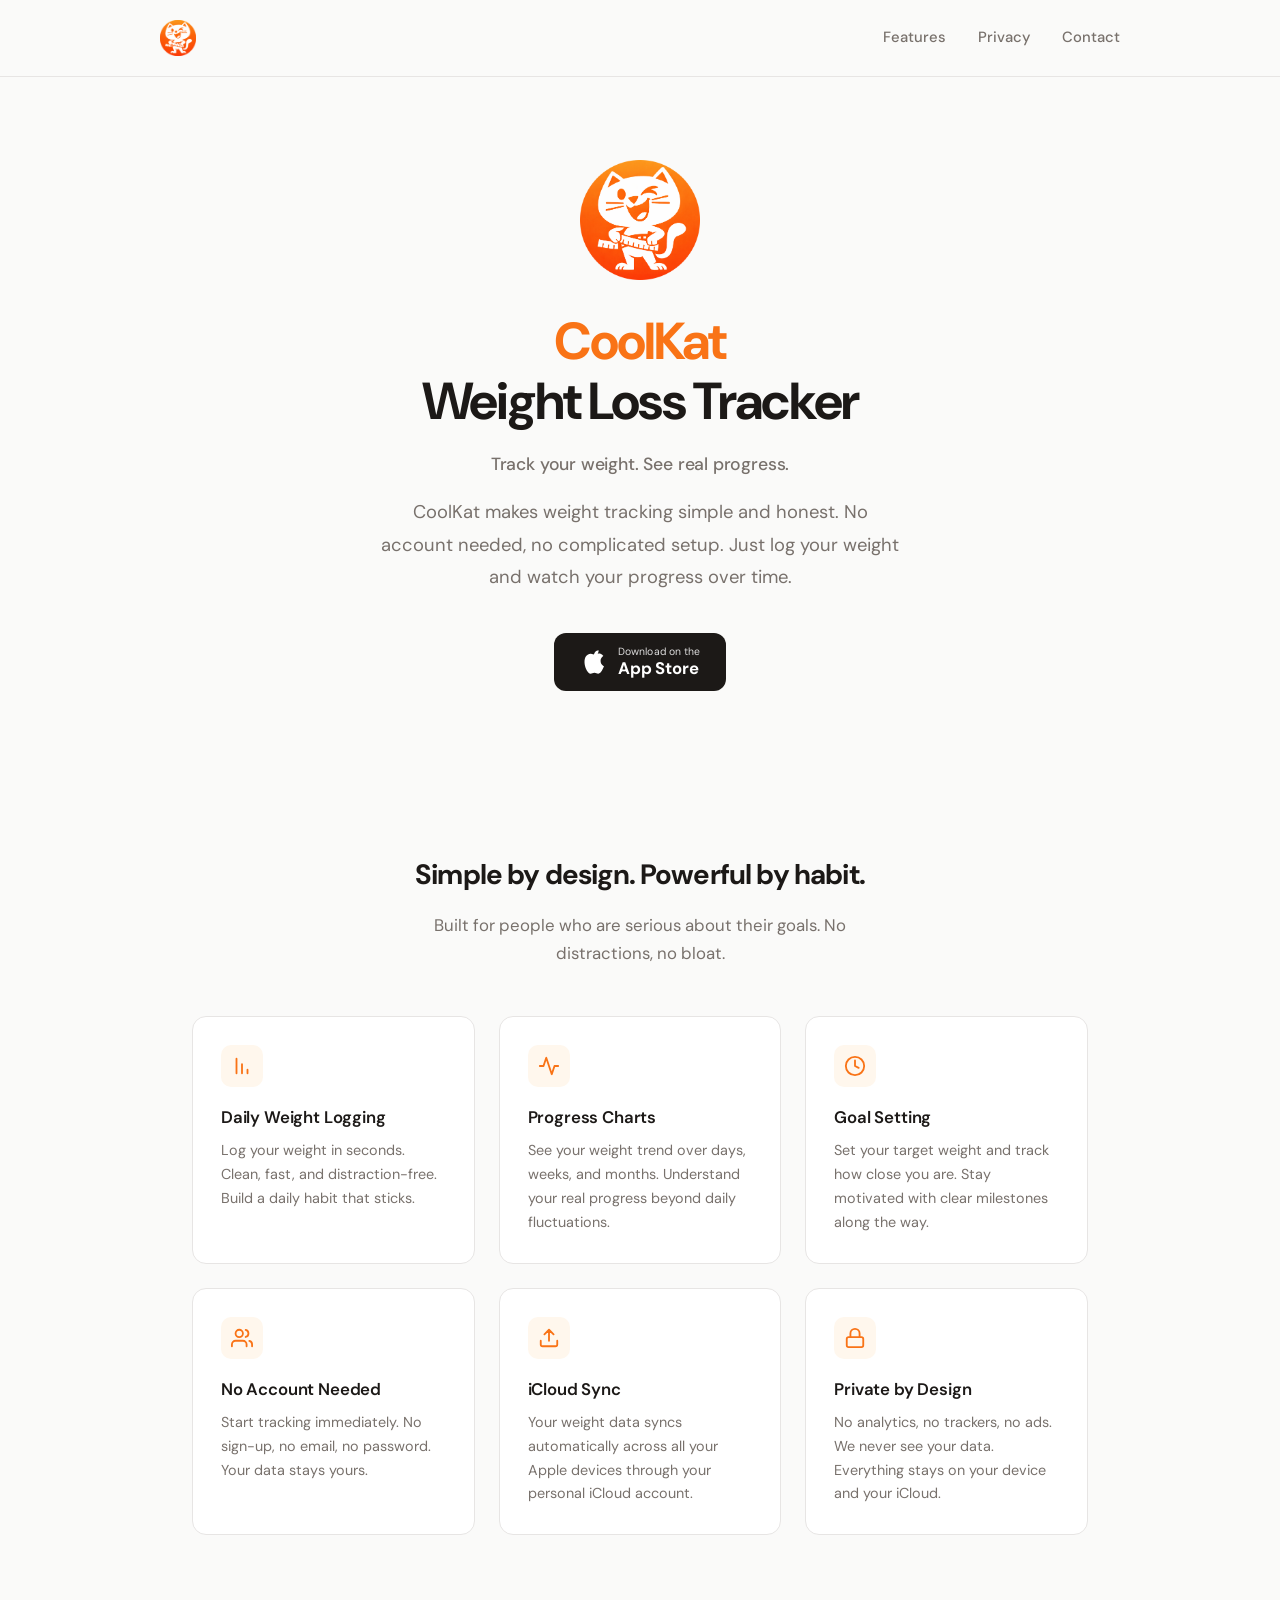
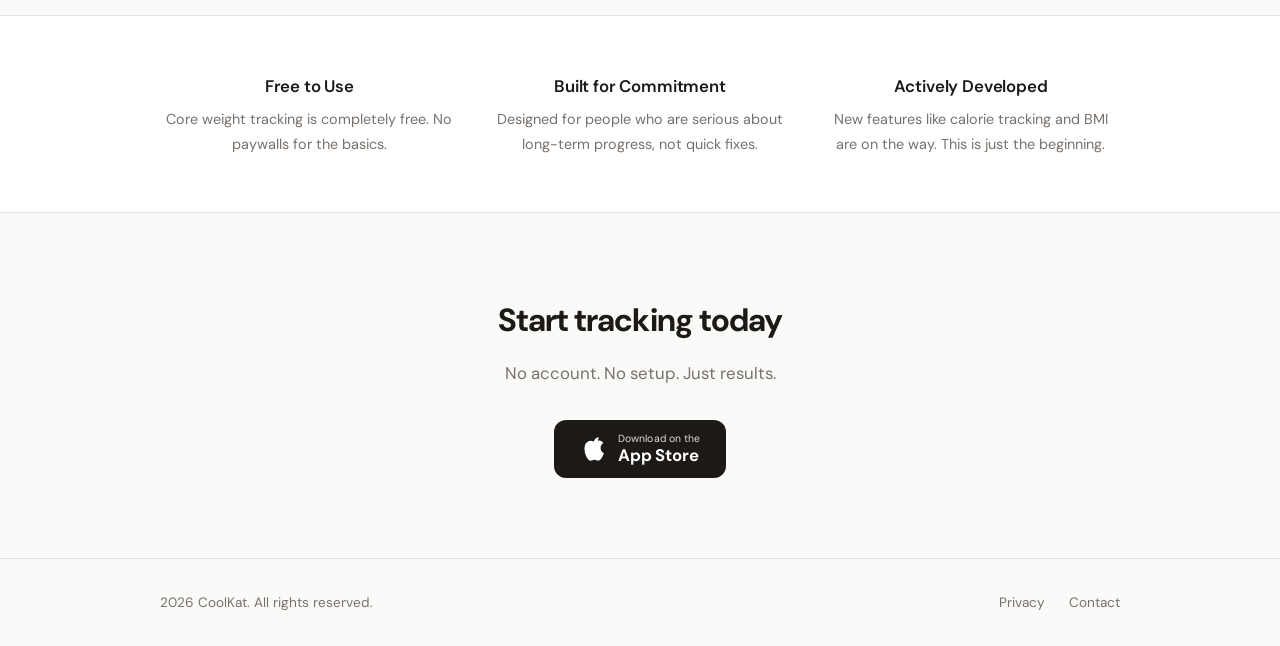
==== commit 5b6478c4: "add app logo" ====
--- a/index.html
+++ b/index.html
@@ -9,6 +9,17 @@
     <link rel="icon" type="image/png" href="images/coolkat_logo.png">
     <link rel="stylesheet" href="style.css">
     <style>
+        /* ---- Hero Logo ---- */
+        .hero-logo {
+            width: 120px;
+            height: 120px;
+            border-radius: 24px;
+            border: none;
+            outline: none;
+            object-fit: contain;
+            margin-bottom: 1.5rem;
+        }
+
         /* ---- Hero ---- */
         .hero {
             max-width: 960px;
@@ -182,6 +193,7 @@
 
         /* ---- Responsive ---- */
         @media (max-width: 768px) {
+            .hero-logo { width: 90px; height: 90px; border-radius: 18px; margin-bottom: 1.25rem; }
             .hero { padding: 8rem 1.25rem 4rem; }
             .hero-tagline { font-size: 2.5rem; }
             .hero h1 { font-size: 1rem; }
@@ -211,6 +223,7 @@
     </div>
 
     <section class="hero">
+        <img src="images/coolkat_logo.png" alt="CoolKat Logo" class="hero-logo">
         <div class="hero-tagline"><span class="brand-name">CoolKat</span><br>Weight Loss Tracker</div>
         <h1>Track your weight. See real progress.</h1>
         <p>CoolKat makes weight tracking simple and honest. No account needed, no complicated setup. Just log your weight and watch your progress over time.</p>
